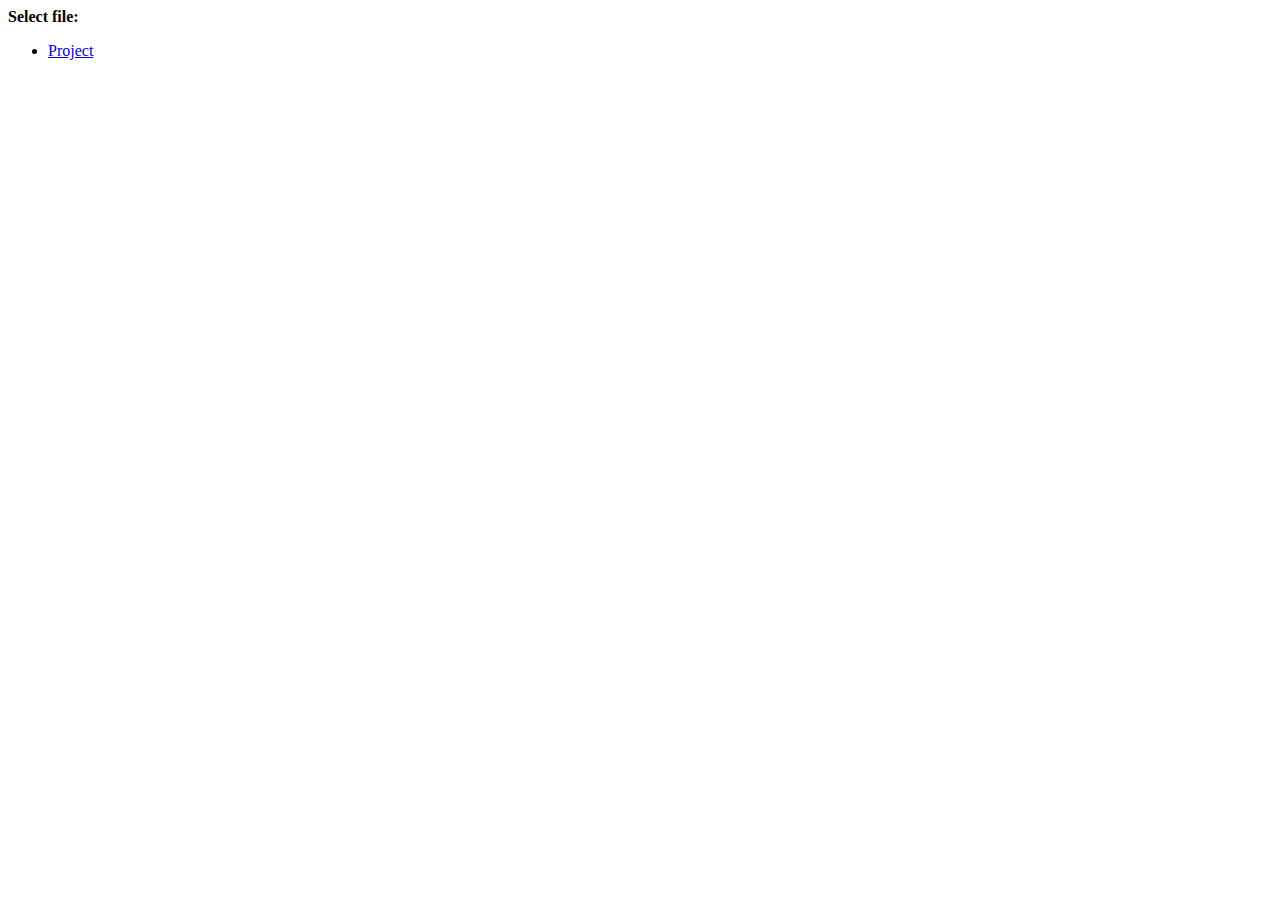
==== index.html @ f9838b79 "Create index.html" ====
<!DOCTYPE html>
<html>
  <head>
    <meta charset="utf-8">
    <title>Project</title>
  </head>
  <body>
    <strong>Select file:</strong>
    <ul>
      <li><a href="Project.html">Project</a></li>
    </ul>
  </body>
</html>
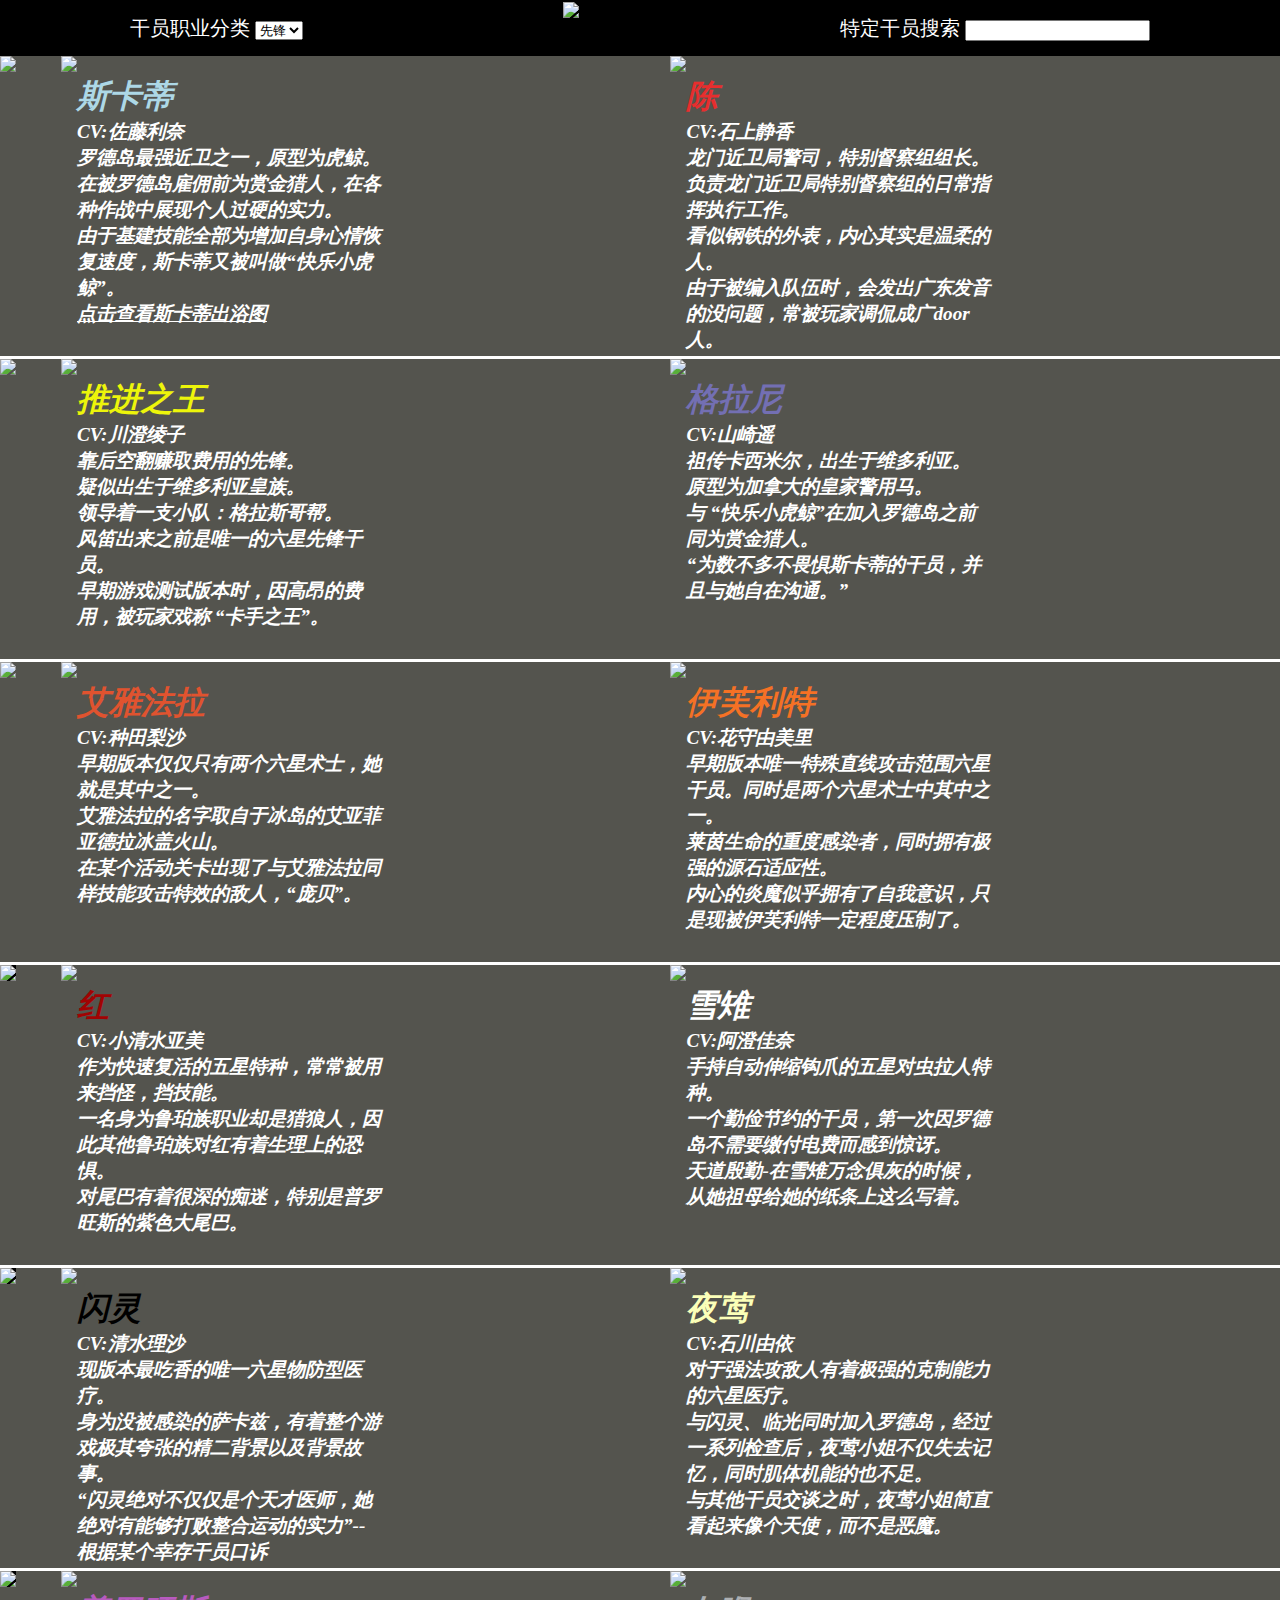
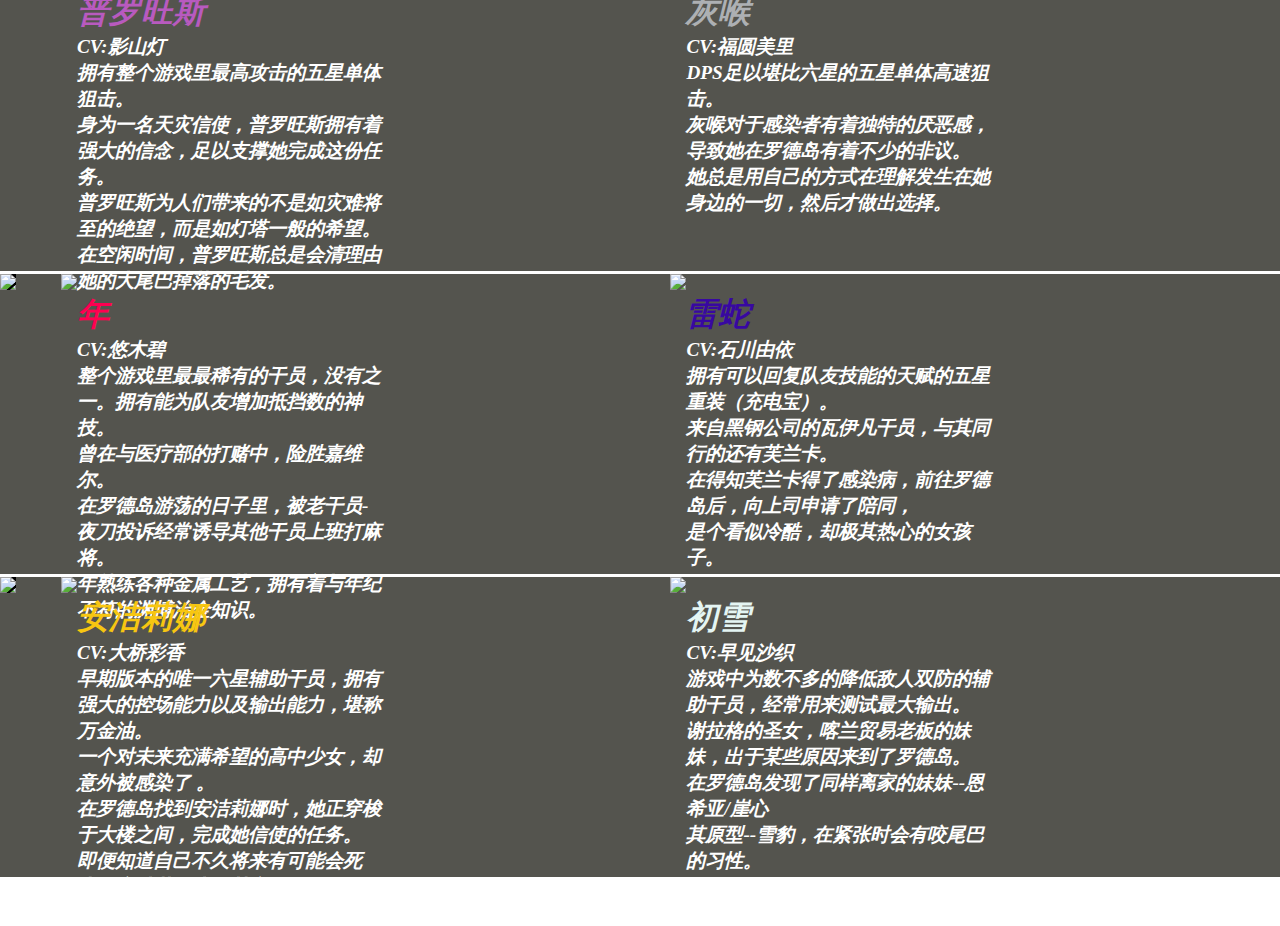
==== commit a452261b: "Rename Main.html to index.html" ====
--- a/index.html
+++ b/index.html
@@ -1,13 +1,411 @@
-<!DOCTYPE html>
-<html>
-  <head>
-    <meta charset="utf-8">
-    <title>Project</title>
-  </head>
-  <body>
-    <strong>Select file:</strong>
-    <ul>
-      <li><a href="Project.html">Project</a></li>
-    </ul>
-  </body>
-</html>
+<!DOCTYPE html>
+<html style="height: 100%; width: 100%;">
+<head>
+	<title>霜月暗夜的干员</title>
+	<link rel="stylesheet" type="text/css" href="Main.css">
+	<link rel="icon" type="image/png" href="./Image/MRFZLOGO.png" sizes="32x32" />
+    <link rel="icon" type="image/png" href="./Image/MRFZLOGO.png" sizes="16x16" />
+    <meta name="viewport" content="width=device-width, initial-scale=1, maximum-scale=1">
+</head>
+
+<body style="height: 100%; width: 100%;">
+	<div id="header">
+		<div id="category">
+			<form>
+				<p>干员职业分类
+					<select id="select" onchange="window.location=this.value">
+						<option value="XianFeng.html">先锋</option>
+						<option value="JinWei.html">近卫</option>
+						<option value="ShuShi.html">术士</option>
+						<option value="YiLiao.html">医疗</option>
+						<option value="JuJi.html">狙击</option>
+						<option value="ZhongZhuang.html">重装</option>
+					</select>
+				</p>
+			</form>
+		</div>
+			
+		<div style="height: 100%;">
+			<a href="Main.html">
+			<img src="./Image/logo.jpg" style="height: 100%;"></a>
+		</div>
+
+		<div id="Search">
+			<form>
+				<label for="Search">特定干员搜索</label>
+				<input type="text" name="Search" value="" id="searchinput">
+			</form>
+		</div>
+	</div>
+
+	<div id="content" style="height: auto; width: 100%;">
+		<section class="ntro" id="JWSEC">
+			<a href="JinWei.html" title="显示更多" style="height: 50%;width: 10%;">
+				<img  src="./Image/Melee.jpg" style="height: 50%;">
+			</a>
+			<div style="height: 100%; width: 100%;">
+				<img id="SkadiImg" src="./Image/Skadi.png" style="cursor:pointer;">
+				<div>
+				<p style="font-size: 1.2rem;"><scan id="skadi">斯卡蒂</scan><br><scan>CV:佐藤利奈</scan><br>罗德岛最强近卫之一，原型为虎鲸。在被罗德岛雇佣前为赏金猎人，在各种作战中展现个人过硬的实力。<br>
+				由于基建技能全部为增加自身心情恢复速度，斯卡蒂又被叫做“快乐小虎鲸”。<br><a style="color: white;" href="虎鲸出浴图.html">点击查看斯卡蒂出浴图</a></p>
+				</div>
+			</div>
+
+			<div style="height: 100%; width: 100%;">
+				<img src="./Image/Chen.png" id="ChenImg" style="cursor:pointer;">
+				<div>
+				<p style="font-size: 1.2rem;"><scan id="chen">陈</scan><br><scan>CV:石上静香</scan><br>龙门近卫局警司，特别督察组组长。<br>
+				负责龙门近卫局特别督察组的日常指挥执行工作。<br>看似钢铁的外表，内心其实是温柔的人。<br>由于被编入队伍时，会发出广东发音的没问题，常被玩家调侃成广door人。</p>
+				</div>
+			</div>
+		</section>
+
+		<section class="ntro">
+			<a href="" title="显示更多" style="height: 50%;width: 10%;">
+				<img src="./Image/XF.jfif" style="height: 50%;">
+			</a>
+			<div style="height: 100%; width: 100%;">
+				<img src="./Image/wwn.png" id="wwnImg" style="cursor:pointer;">
+				<div>
+				<p style="font-size: 1.2rem;"><scan id="WWN">推进之王</scan><br><scan>CV:川澄绫子</scan><br>靠后空翻赚取费用的先锋。<br>疑似出生于维多利亚皇族。<br>领导着一支小队：格拉斯哥帮。<br>风笛出来之前是唯一的六星先锋干员。<br>早期游戏测试版本时，因高昂的费用，被玩家戏称 “卡手之王”。</p>
+				</div>
+			</div>
+
+			<div style="height: 100%; width: 100%;">
+				<img src="./image/Grani.png" id="GraniImg" style="cursor:pointer;">
+				<div>
+				<p style="font-size: 1.2rem;"><scan id="grani">格拉尼</scan><br><scan>CV:山崎遥</scan><br>祖传卡西米尔，出生于维多利亚。<br>
+				原型为加拿大的皇家警用马。<br>与 “快乐小虎鲸”在加入罗德岛之前同为赏金猎人。<br>“为数不多不畏惧斯卡蒂的干员，并且与她自在沟通。”</p>
+				</div>
+			</div>
+		</section>
+
+		<section class="ntro">
+			<a href="" title="显示更多" style="height: 50%;width: 10%;">
+				<img src="./Image/SS.jpg" style="height: 50%;">
+			</a>
+			<div style="height: 100%; width: 100%;">
+				<img src="./Image/AYFL.png" id="AYFLImg" style="cursor:pointer;">
+				<div>
+				<p style="font-size: 1.2rem;"><scan id="AYFL">艾雅法拉</scan><br><scan>CV:种田梨沙</scan><br>早期版本仅仅只有两个六星术士，她就是其中之一。<br>艾雅法拉的名字取自于冰岛的艾亚菲亚德拉冰盖火山。<br>在某个活动关卡出现了与艾雅法拉同样技能攻击特效的敌人，“庞贝”。<br></p>
+				</div>
+			</div>
+
+			<div style="height: 100%; width: 100%;">
+				<img src="./image/YFLT.png" id="YFLTImg" style="cursor:pointer;">
+				<div>
+				<p style="font-size: 1.2rem;"><scan id="YFLT">伊芙利特</scan><br><scan>CV:花守由美里</scan><br>早期版本唯一特殊直线攻击范围六星干员。同时是两个六星术士中其中之一。<br>莱茵生命的重度感染者，同时拥有极强的源石适应性。
+				<br>内心的炎魔似乎拥有了自我意识，只是现被伊芙利特一定程度压制了。<br></p>
+				</div>
+			</div>
+		</section>
+
+		<section class="ntro">
+			<a href="" title="显示更多" style="height: 50%;width: 10%;">
+				<img src="./Image/TZ.png" style="height: 50%; background-color: black;">
+			</a>
+			<div style="height: 100%; width: 100%;">
+				<img src="./Image/Red.png" id="RedImg" style="cursor:pointer;">
+				<div>
+				<p style="font-size: 1.2rem;"><scan id="Red">红</scan><br><scan>CV:小清水亚美</scan><br>作为快速复活的五星特种，常常被用来挡怪，挡技能。<br>一名身为鲁珀族职业却是猎狼人，因此其他鲁珀族对红有着生理上的恐惧。<br>对尾巴有着很深的痴迷，特别是普罗旺斯的紫色大尾巴。<br></p>
+				</div>
+			</div>
+
+			<div style="height: 100%; width: 100%;">
+				<img src="./image/XueChu.png" id="XueChuImg" style="cursor:pointer;">
+				<div>
+				<p style="font-size: 1.2rem;"><scan id="XueChu">雪雉</scan><br><scan>CV:阿澄佳奈</scan><br>手持自动伸缩钩爪的五星对虫拉人特种。<br>一个勤俭节约的干员，第一次因罗德岛不需要缴付电费而感到惊讶。<br>天道殷勤-在雪雉万念俱灰的时候，从她祖母给她的纸条上这么写着。</p>
+				</div>
+			</div>
+		</section>
+
+		<section class="ntro">
+			<a href="" title="显示更多" style="height: 50%;width: 10%;">
+				<img src="./Image/YL.jfif" style="height: 50%; background-color: black;">
+			</a>
+			<div style="height: 100%; width: 100%;">
+				<img src="./Image/SL.png" id="SLImg" style="cursor:pointer;">
+				<div>
+				<p style="font-size: 1.2rem;"><scan id="Shining">闪灵</scan><br><scan>CV:清水理沙</scan><br>现版本最吃香的唯一六星物防型医疗。<br>身为没被感染的萨卡兹，有着整个游戏极其夸张的精二背景以及背景故事。<br>“闪灵绝对不仅仅是个天才医师，她绝对有能够打败整合运动的实力”--根据某个幸存干员口诉<br></p>
+				</div>
+			</div>
+
+			<div style="height: 100%; width: 100%;">
+				<img src="./image/YeYing.png" id="YeYingImg" style="cursor:pointer;">
+				<div>
+				<p style="font-size: 1.2rem;"><scan id="YeYing">夜莺</scan><br><scan>CV:石川由依</scan><br>对于强法攻敌人有着极强的克制能力的六星医疗。<br>与闪灵、临光同时加入罗德岛，经过一系列检查后，夜莺小姐不仅失去记忆，同时肌体机能的也不足。<br>与其他干员交谈之时，夜莺小姐简直看起来像个天使，而不是恶魔。</p>
+				</div>
+			</div>
+		</section>
+
+		<section class="ntro">
+			<a href="" title="显示更多" style="height: 50%;width: 10%;">
+				<img src="./Image/JJ.jfif" style="height: 50%; background-color: black;">
+			</a>
+			<div style="height: 100%; width: 100%;">
+				<img src="./Image/PLWS.png" id="PLWSImg" style="cursor:pointer;">
+				<div>
+				<p style="font-size: 1.2rem;"><scan id="PLWS">普罗旺斯</scan><br><scan>CV:影山灯</scan><br>拥有整个游戏里最高攻击的五星单体狙击。<br>身为一名天灾信使，普罗旺斯拥有着强大的信念，足以支撑她完成这份任务。<br>普罗旺斯为人们带来的不是如灾难将至的绝望，而是如灯塔一般的希望。<br>在空闲时间，普罗旺斯总是会清理由她的大尾巴掉落的毛发。</p>
+				</div>
+			</div>
+
+			<div style="height: 100%; width: 100%;">
+				<img src="./image/HH.png" id="HHImg" style="cursor:pointer;">
+				<div>
+				<p style="font-size: 1.2rem;"><scan id="Grey">灰喉</scan><br><scan>CV:福圆美里</scan><br>DPS足以堪比六星的五星单体高速狙击。<br>灰喉对于感染者有着独特的厌恶感，导致她在罗德岛有着不少的非议。<br>她总是用自己的方式在理解发生在她身边的一切，然后才做出选择。</p>
+				</div>
+			</div>
+		</section>
+
+		<section class="ntro">
+			<a href="" title="显示更多" style="height: 50%;width: 10%;">
+				<img src="./Image/ZZ.jfif" style="height: 50%; background-color: black;">
+			</a>
+			<div style="height: 100%; width: 100%;">
+				<img src="./Image/Nian.png" id="NianImg" style="cursor:pointer;">
+				<div>
+				<p style="font-size: 1.2rem;"><scan id="Nian">年</scan><br><scan>CV:悠木碧</scan><br>整个游戏里最最稀有的干员，没有之一。拥有能为队友增加抵挡数的神技。<br>曾在与医疗部的打赌中，险胜嘉维尔。<br>在罗德岛游荡的日子里，被老干员-夜刀投诉经常诱导其他干员上班打麻将。<br>年熟练各种金属工艺，拥有着与年纪不符的渊博治金知识。</p>
+				</div>
+			</div>
+
+			<div style="height: 100%; width: 100%;">
+				<img src="./image/LS.png" id="LSImg" style="cursor:pointer;">
+				<div>
+				<p style="font-size: 1.2rem;"><scan id="Liskarm">雷蛇</scan><br><scan>CV:石川由依</scan><br>拥有可以回复队友技能的天赋的五星重装（充电宝）。<br>来自黑钢公司的瓦伊凡干员，与其同行的还有芙兰卡。<br>在得知芙兰卡得了感染病，前往罗德岛后，向上司申请了陪同，<br>是个看似冷酷，却极其热心的女孩子。</p>
+				</div>
+			</div>
+		</section>
+
+		<section class="ntro">
+			<a href="" title="显示更多" style="height: 50%;width: 10%;">
+				<img src="./Image/AJLN.png" style="height: 50%; background-color: black;">
+			</a>
+			<div style="height: 100%; width: 100%;">
+				<img src="./Image/AJLN.png" id="AJLNImg" style="cursor:pointer;">
+				<div>
+				<p style="font-size: 1.2rem;"><scan id="JieGe">安洁莉娜</scan><br><scan>CV:大桥彩香</scan><br>早期版本的唯一六星辅助干员，拥有强大的控场能力以及输出能力，堪称万金油。<br>一个对未来充满希望的高中少女，却意外被感染了	。<br>在罗德岛找到安洁莉娜时，她正穿梭于大楼之间，完成她信使的任务。<br>即便知道自己不久将来有可能会死去，安洁莉娜也不甘心死于碌碌无为，于是她加入了前线战斗小组。</p>
+				</div>
+			</div>
+
+			<div style="height: 100%; width: 100%;">
+				<img src="./image/Snow.png" id="SnowImg" style="cursor:pointer;">
+				<div>
+				<p style="font-size: 1.2rem;"><scan id="Snow">初雪</scan><br><scan>CV:早见沙织</scan><br>游戏中为数不多的降低敌人双防的辅助干员，经常用来测试最大输出。<br>谢拉格的圣女，喀兰贸易老板的妹妹，出于某些原因来到了罗德岛。<br>在罗德岛发现了同样离家的妹妹--恩希亚/崖心<br>其原型--雪豹，在紧张时会有咬尾巴的习性。</p>
+				</div>
+			</div>
+		</section>
+	</div>
+
+</body>
+
+<script type="text/javascript">
+document.getElementById('SkadiImg').onclick = function(){Skadi()};
+var SkadiImg = document.getElementById('SkadiImg');
+var Skadionoff = true;
+function Skadi(){
+	if(Skadionoff){
+		SkadiImg.src = './Image/Skadi2.png';
+		Skadionoff = false;
+	}else{
+		SkadiImg.src = './Image/Skadi.png';
+		Skadionoff = true;			
+		}
+	}
+
+document.getElementById('ChenImg').onclick = function(){Chen()};
+	var ChenImg = document.getElementById('ChenImg');
+	var Chenonoff = true;
+function Chen(){
+		if(Chenonoff){
+			ChenImg.src = './Image/Chen2.png';
+			Chenonoff = false;
+		}else{
+			ChenImg.src = './Image/Chen.png';
+			Chenonoff = true;
+		}
+	}
+
+document.getElementById('wwnImg').onclick = function(){wwn()};
+
+	var wwnImg = document.getElementById('wwnImg');
+	var wwnonoff = true;
+function wwn(){
+			if(wwnonoff){
+			wwnImg.src = './Image/wwn2.png';
+			wwnonoff = false;
+		}else{
+			wwnImg.src = './Image/wwn.png';
+			wwnonoff = true;
+		}
+	}
+
+document.getElementById('GraniImg').onclick = function(){Grani()};
+	var GraniImg = document.getElementById('GraniImg');
+	var Granionoff = true;
+function Grani(){
+		if(Granionoff){
+			GraniImg.src = './Image/Grani2.png';
+			Granionoff = false;
+		}else{
+			GraniImg.src = './Image/Grani.png';
+			Granionoff = true;
+		}
+	}
+
+document.getElementById('AYFLImg').onclick = function(){AYFL()};
+	var AYFLImg = document.getElementById('AYFLImg');
+	var AYFLonoff = true;
+function AYFL(){
+		if(AYFLonoff){
+			AYFLImg.src = './Image/AYFL2.png';
+			AYFLonoff = false;
+		}else{
+			AYFLImg.src = './Image/AYFL.png';
+			AYFLonoff = true;
+		}
+	}
+
+document.getElementById('YFLTImg').onclick = function(){YFLT()};
+	var YFLTImg = document.getElementById('YFLTImg');
+	var YFLTonoff = true;
+function YFLT(){
+		if(YFLTonoff){
+			YFLTImg.src = './Image/YFLT2.png';
+			YFLTonoff = false;
+		}else{
+			YFLTImg.src = './Image/YFLT.png';
+			YFLTonoff = true;
+		}
+	}
+
+document.getElementById('RedImg').onclick = function(){Red()};
+	var RedImg = document.getElementById('RedImg');
+	var Redonoff = true;
+function Red(){
+		if(Redonoff){
+			RedImg.src = './Image/Red2.png';
+			Redonoff = false;
+		}else{
+			RedImg.src = './Image/Red.png';
+			Redonoff = true;
+		}
+	}
+
+document.getElementById('XueChuImg').onclick = function(){XueChu()};
+	var XueChuImg = document.getElementById('XueChuImg');
+	var XueChuonoff = true;
+function XueChu(){
+		if(XueChuonoff){
+			XueChuImg.src = './Image/XueChu2.png';
+		XueChuonoff = false;
+		}else{
+			XueChuImg.src = './Image/XueChu.png';
+			XueChuonoff = true;
+		}
+	}	
+
+document.getElementById('SLImg').onclick = function(){SL()};
+	var SLImg = document.getElementById('SLImg');
+	var SLonoff = true;
+function SL(){
+		if(SLonoff){
+			SLImg.src = './Image/SL2.png';
+		SLonoff = false;
+		}else{
+			SLImg.src = './Image/SL.png';
+			SLonoff = true;
+		}
+	}	
+
+document.getElementById('YeYingImg').onclick = function(){YeYing()};
+	var YeYingImg = document.getElementById('YeYingImg');
+	var YeYingonoff = true;
+function YeYing(){
+		if(YeYingonoff){
+			YeYingImg.src = './Image/YeYing2.png';
+		YeYingonoff = false;
+		}else{
+			YeYingImg.src = './Image/YeYing.png';
+			YeYingonoff = true;
+		}
+	}	
+
+document.getElementById('PLWSImg').onclick = function(){PLWS()};
+	var PLWSImg = document.getElementById('PLWSImg');
+	var PLWSonoff = true;
+function PLWS(){
+		if(PLWSonoff){
+			PLWSImg.src = './Image/PLWS2.png';
+		PLWSonoff = false;
+		}else{
+			PLWSImg.src = './Image/PLWS.png';
+			PLWSonoff = true;
+		}
+	}	
+
+document.getElementById('HHImg').onclick = function(){HH()};
+	var HHImg = document.getElementById('HHImg');
+	var HHonoff = true;
+function HH(){
+		if(HHonoff){
+			HHImg.src = './Image/HH2.png';
+		HHonoff = false;
+		}else{
+			HHImg.src = './Image/HH.png';
+			HHonoff = true;
+		}
+	}	
+
+document.getElementById('NianImg').onclick = function(){Nian()};
+	var NianImg = document.getElementById('NianImg');
+	var Nianonoff = true;
+function Nian(){
+		if(Nianonoff){
+			NianImg.src = './Image/Nian2.png';
+		Nianonoff = false;
+		}else{
+			NianImg.src = './Image/Nian.png';
+			Nianonoff = true;
+		}
+	}
+
+document.getElementById('LSImg').onclick = function(){LS()};
+	var LSImg = document.getElementById('LSImg');
+	var LSonoff = true;
+function LS(){
+		if(LSonoff){
+			LSImg.src = './Image/LS2.png';
+		LSonoff = false;
+		}else{
+			LSImg.src = './Image/LS.png';
+			LSonoff = true;
+		}
+	}
+
+document.getElementById('AJLNImg').onclick = function(){AJLN()};
+	var AJLNImg = document.getElementById('AJLNImg');
+	var AJLNonoff = true;
+function AJLN(){
+		if(AJLNonoff){
+			AJLNImg.src = './Image/AJLN2.png';
+		AJLNonoff = false;
+		}else{
+			AJLNImg.src = './Image/AJLN.png';
+			AJLNonoff = true;
+		}
+	}
+
+document.getElementById('SnowImg').onclick = function(){Snow()};
+	var SnowImg = document.getElementById('SnowImg');
+	var Snowonoff = true;
+function Snow(){
+		if(Snowonoff){
+			SnowImg.src = './Image/Snow2.png';
+		Snowonoff = false;
+		}else{
+			SnowImg.src = './Image/Snow.png';
+			Snowonoff = true;
+		}
+	}
+</script>
+</html>
--- a/Main.css
+++ b/Main.css
@@ -0,0 +1,129 @@
+@media(max-width: 1024px) {
+  html {
+    font-size: 12px;
+	}
+}
+
+@media(max-width: 1200px) {
+  html {
+    font-size: 14px;
+	}
+}
+
+@media(max-width: 900px) {
+  html {
+    font-size: 10px;	
+	}
+}
+
+body{
+	margin: 0%;
+	font-family: : normal 100% Helvetica, Arial, sans-serif;
+}
+
+#header{
+	position: -webkit-sticky;
+	position: sticky;
+	background-color: black;
+	height: 3.5rem;
+	width: 100%;
+	margin: 0%;
+	justify-content: space-around;
+	display: flex;
+	font-size: 1.23rem;
+	align-items: center;
+	color: white;
+}
+
+#content{
+	position: absolute;
+	width: 100%;
+	background-color: rgb(84, 84, 78);
+}
+
+.ntro{
+	display: flex;
+	justify-content: flex-start;
+	height:18.75rem;
+	border-bottom: solid;
+	border-color: white;
+}
+
+.ntro div{
+	width: 50%;
+	display: inline-flex;
+}
+.ntro div img{
+	height: 18.75rem;
+}
+
+.ntro p{
+	color: white;
+	font-style: italic;
+	font-weight: bold;
+}	
+
+#skadi{
+	font-size: 2rem;
+	color: lightblue;
+}
+#chen{
+	font-size: 2rem;
+	color: rgb(230, 46, 46);
+}
+#WWN{
+	font-size: 2rem;
+	color: rgb(237, 245, 10);
+}
+#grani{
+	font-size: 2rem;
+	color: rgb(115, 111, 179);
+}
+#AYFL{
+	font-size: 2rem;
+	color: rgb(224, 83, 47);
+}
+#YFLT{
+	font-size: 2rem;
+	color: rgb(245, 113, 37);
+}
+#Red{
+	font-size: 2rem;
+	color: rgb(161, 3, 3);
+}
+#XueChu{
+	font-size: 2rem;
+	color: white;
+}
+#Shining{
+	font-size: 2rem;
+	color: rgb(0, 0, 0);
+}
+#YeYing{
+	font-size: 2rem;
+	color: rgb(251, 255, 184);
+}
+#PLWS{
+	font-size: 2rem;
+	color: rgb(184, 90, 191);
+}
+#Grey{
+	font-size: 2rem;
+	color: rgb(173, 176, 179);
+}
+#Nian{
+	font-size: 2rem;
+	color: rgb(255, 0, 81);
+}
+#Liskarm{
+	font-size: 2rem;
+	color: rgb(56, 8, 161);
+}
+#JieGe{
+	font-size: 2rem;
+	color: rgb(247, 198, 17);
+}
+#Snow{
+	font-size: 2rem;
+	color: rgb(228, 245, 243);
+}